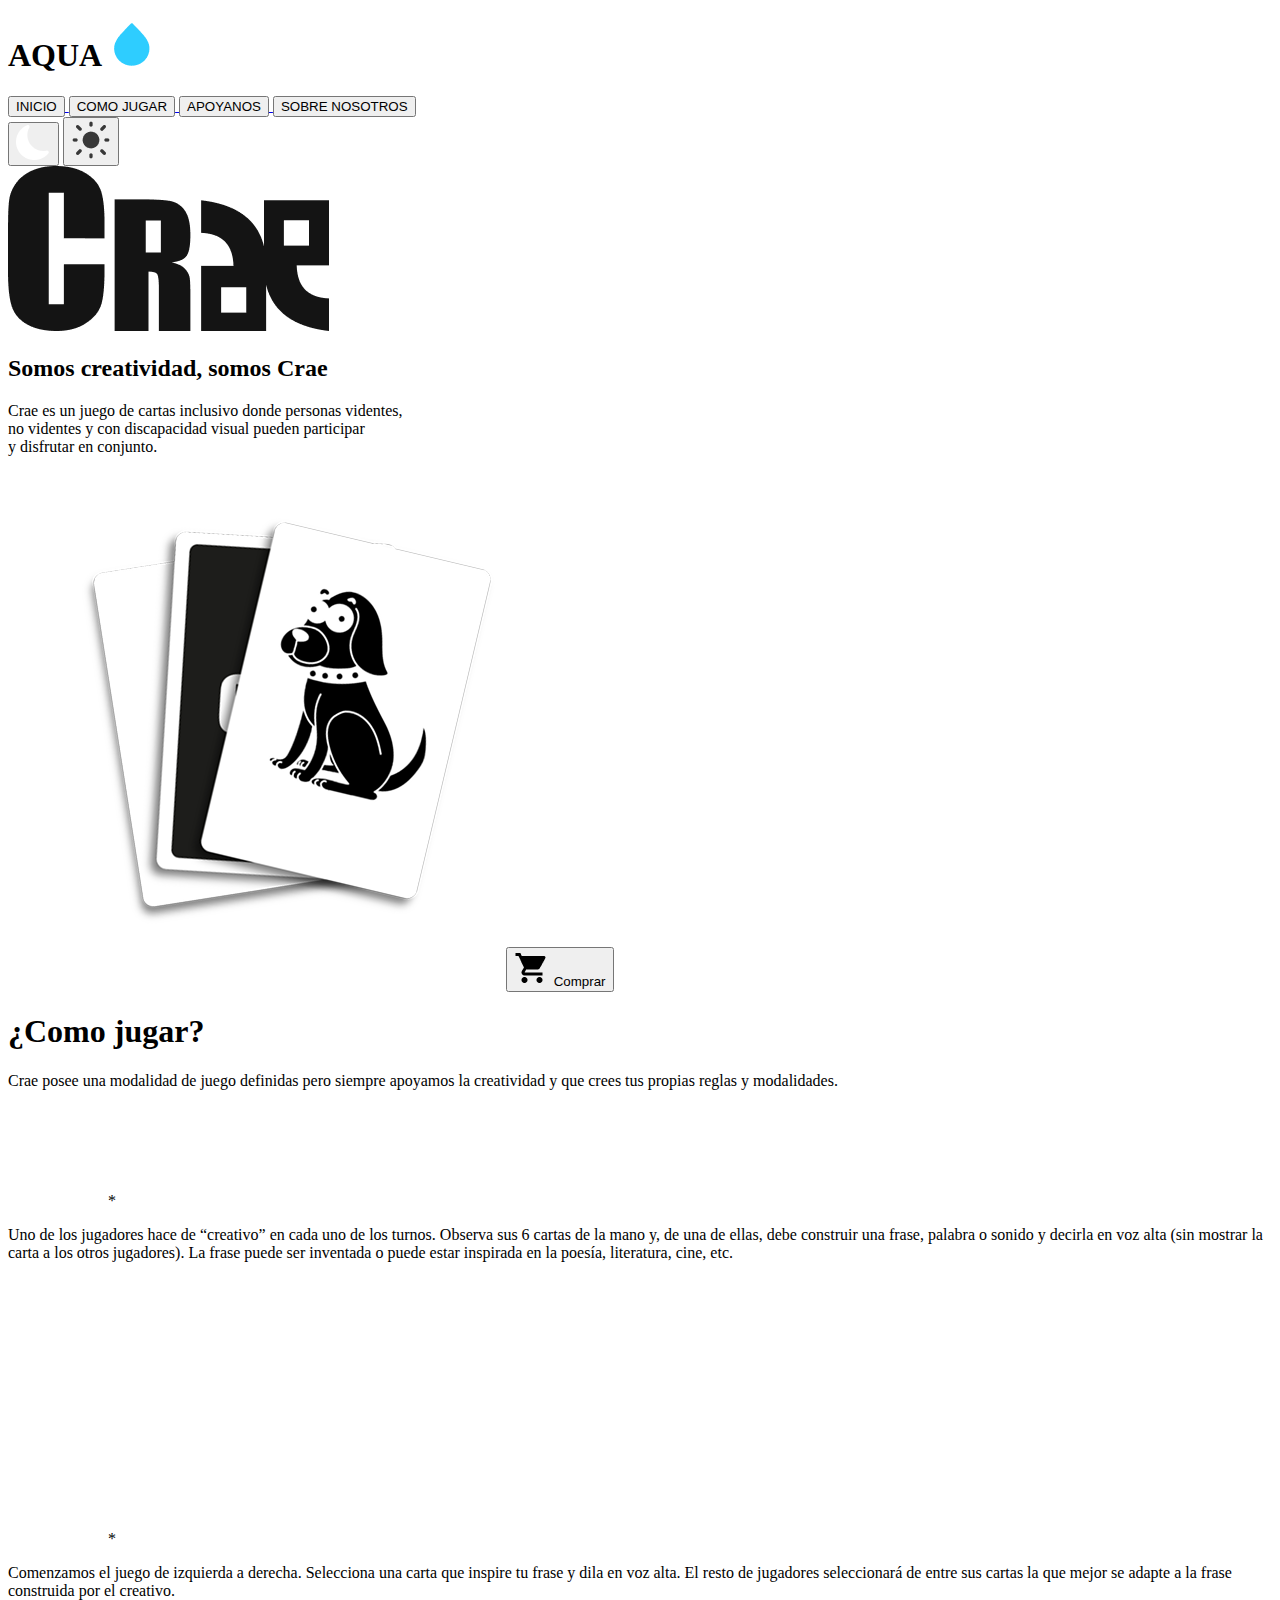
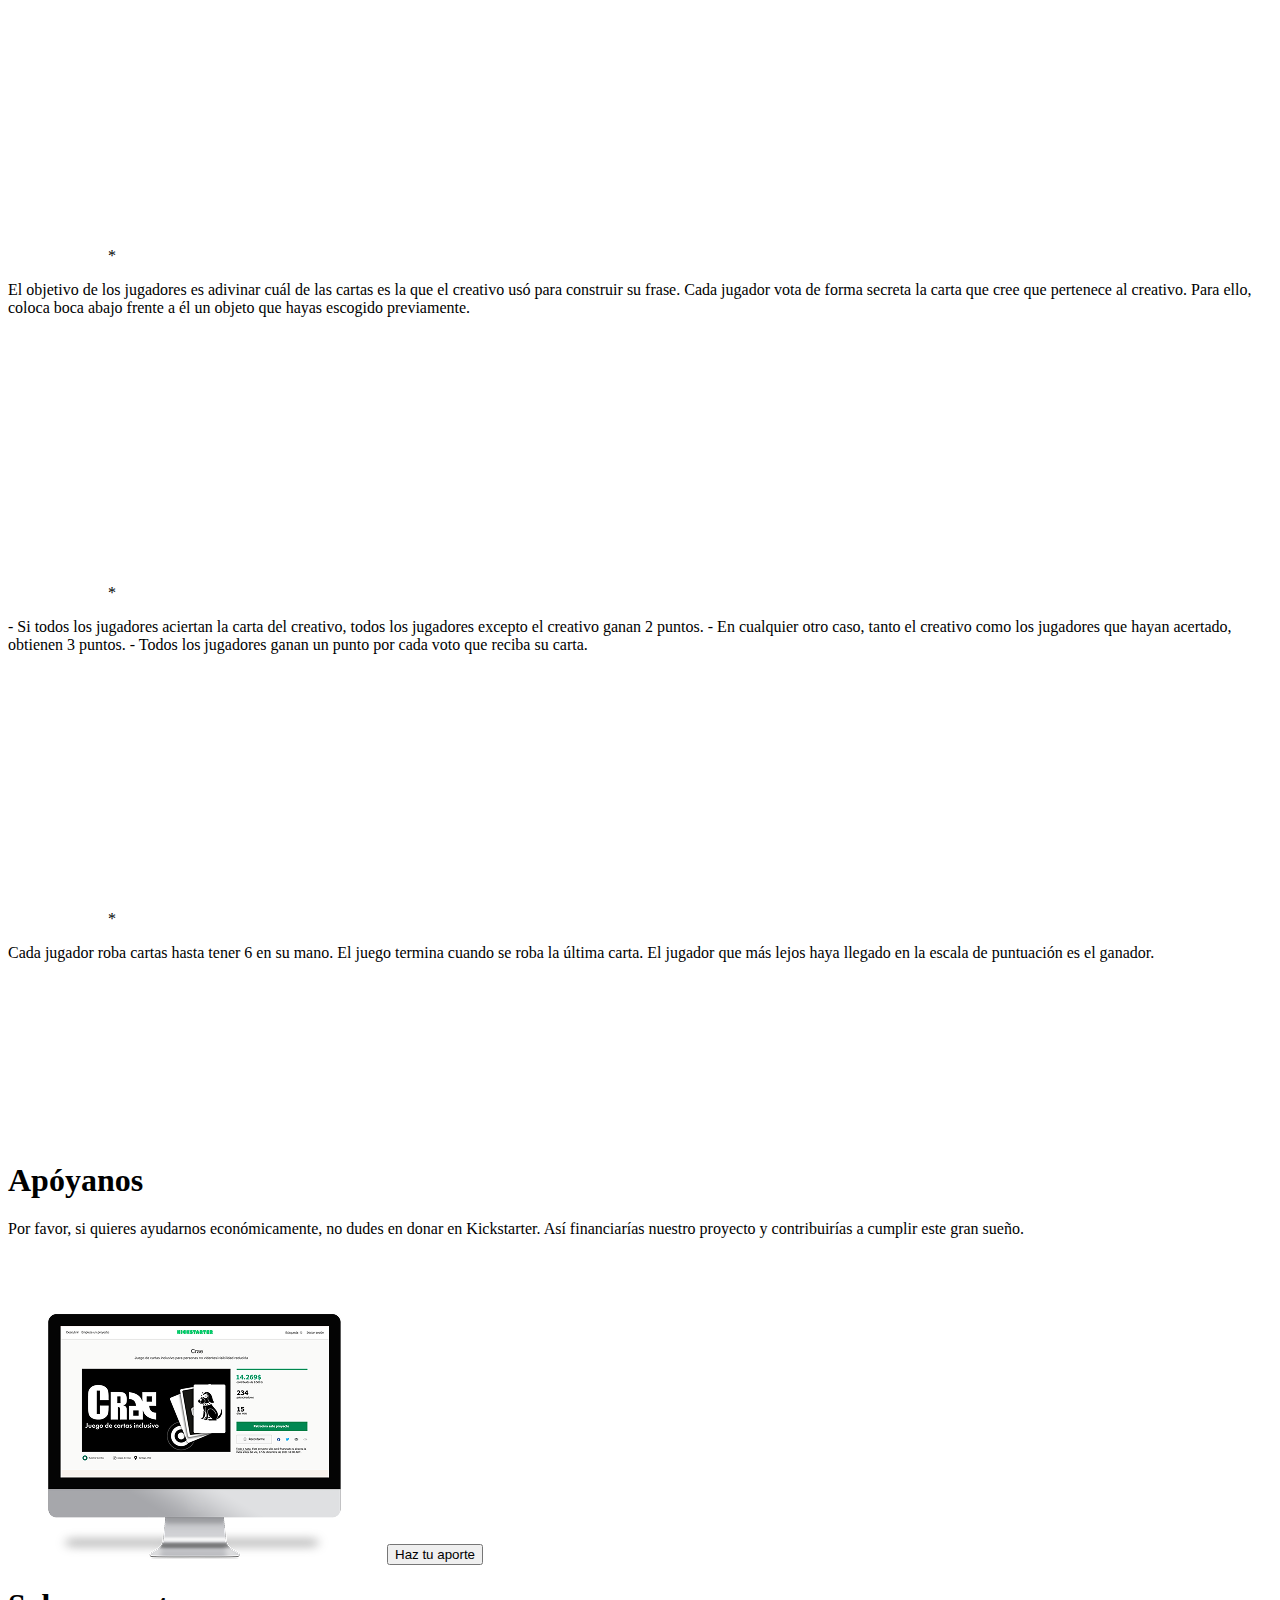
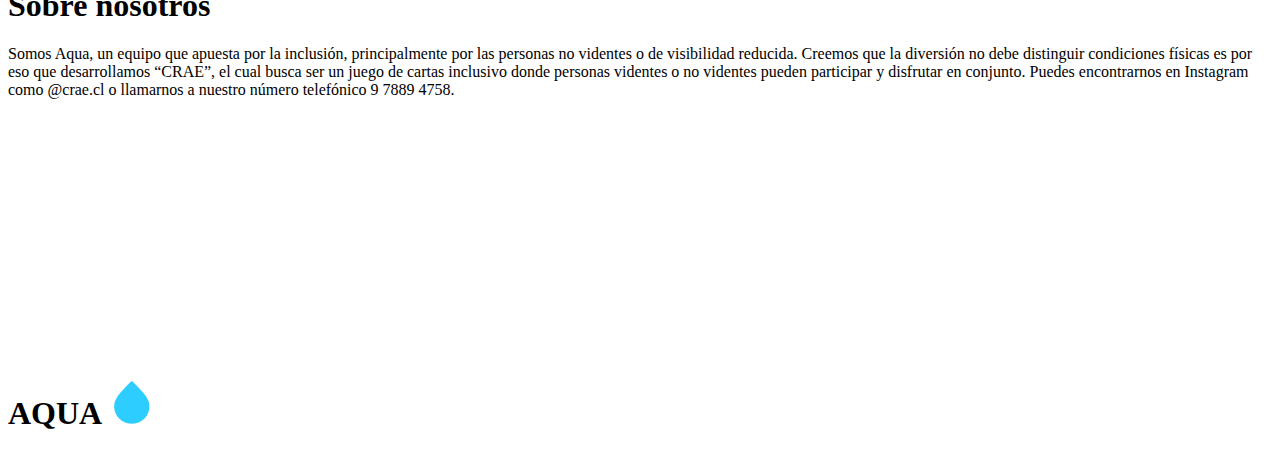
==== src/views/Inicio.html @ ee36f194 "feat: :art: sobre nosotros en proceso" ====
<!DOCTYPE html>
<html lang="en">
<head>
    <meta charset="UTF-8">
    <meta name="viewport" content="width=device-width, initial-scale=1.0">
    <link rel="stylesheet" href="../css/Inicio.css">
    <title>Document</title>
</head>
<body>
    <header>
        <div class="arriba">
            <section class="arriba-contenido">
                <h1>AQUA <img src="../storage/images/akar-icons_water.png" alt=""></h1>
                    <div class="redirections">
                        <a href="#inicio">
                            <button>
                                    INICIO
                            </button>
                        </a>
                        <a href="#como-jugar">
                            <button>
                                    COMO JUGAR
                            </button>
                        </a>
                        <a href="#apoyanos-link">
                            <button>
                                APOYANOS
                            </button>
                        </a>
                        <a href="#nosotros">
                            <button>
                                SOBRE NOSOTROS
                            </button>
                        </a>
                    </div>
                    <div class="tema">
                        <button>
                            <img src="../storage/images/bi_moon-fill.png" alt="">
                        </button>
                        <button>
                            <img src="../storage/images/akar-icons_sun-fill.png" alt="">
                        </button>
                    </div>
            </section>
        </div>
    </header>
    <section class="somos" id="inicio">
        <div class="left1">
            <img class="left-img" src="../storage/images/Capa 1.png" alt="">
            <h2>Somos creatividad, somos Crae</h2>
            <p>Crae es un juego de cartas inclusivo donde personas videntes,<br> no videntes y con discapacidad visual pueden participar <br> y disfrutar en conjunto.</p>
        </div>
        <div class="right1">
            <img class="right-img" src="../storage/images/Recurso 2 (2) 1.png" alt="">
            <button>
                   <img class="button-img" src="../storage/images/material-symbols_shopping-cart.png" alt=""> Comprar
            </button>
        </div>
    </section>
    <div class="how-to-play" id="como-jugar">
        <h1>¿Como jugar?</h1>
        <p>Crae posee una modalidad de juego definidas pero siempre apoyamos la creatividad y que crees tus propias reglas y modalidades.</p>
    </div>
    <section class="punto1">
        <div class="one">
            <img src="../storage/images/Ellipse 2.png" alt="">*
        </div>
        <div class="one-p">
            <p>Uno de los jugadores hace de “creativo” en cada uno de los turnos. Observa sus 6 cartas de la mano y, de una de ellas, debe construir una frase, palabra o sonido y decirla en voz alta (sin mostrar la carta a los otros jugadores). La frase puede ser inventada o puede estar inspirada en la poesía, literatura, cine, etc. 
            </p>
        </div>
        <div class="simbol">
            <img src="../storage/images/mdi_cards.png" alt="">
        </div>
    </section>
    <section class="punto1">
        <div class="one">
            <img src="../storage/images/Ellipse 2.png" alt="">*
        </div>
        <div class="one-p">
            <p>Comenzamos el juego de izquierda a derecha. Selecciona una carta que inspire tu frase y dila en voz alta. El resto de jugadores seleccionará de entre sus cartas la que mejor se adapte a la frase construida por el creativo.</p>
        </div>
        <div class="simbol">
            <img src="../storage/images/bx_bxs-select-multiple.png" alt="">
        </div>
    </section>
    <section class="punto1">
        <div class="one">
            <img src="../storage/images/Ellipse 2.png" alt="">*
        </div>
        <div class="one-p">
            <p>El objetivo de los jugadores es adivinar cuál de las cartas es la que el creativo usó para construir su frase. Cada jugador vota de forma secreta la carta que cree que pertenece al creativo. Para ello, coloca boca abajo frente a él un objeto que hayas escogido previamente. </p>
        </div>
        <div class="simbol">
            <img src="../storage/images/ic_round-how-to-vote.png" alt="">
        </div>
    </section>
    <section class="punto1">
        <div class="one">
            <img src="../storage/images/Ellipse 2.png" alt="">*
        </div>
        <div class="one-p">
            <p>- Si todos los jugadores aciertan la carta del creativo, todos los jugadores excepto el creativo ganan 2 puntos. 
                - En cualquier otro caso, tanto el creativo como los jugadores que hayan acertado, obtienen 3 puntos. 
                - Todos los jugadores ganan un punto por cada voto que reciba su carta. </p>
        </div>
        <div class="simbol">
            <img src="../storage/images/ic_round-checklist-rtl.png" alt="">
        </div>
    </section>
    <section class="punto1">
        <div class="one">
            <img src="../storage/images/Ellipse 2.png" alt="">*
        </div>
        <div class="one-p">
            <p>Cada jugador roba cartas hasta tener 6 en su mano. El juego termina cuando se roba la última carta. El jugador que más lejos haya llegado en la escala de puntuación es el ganador.</p>
        </div>
        <div class="simbol">
            <img src="../storage/images/mdi_summit.png" alt="">
        </div>
    </section>
    <section class="apoyanos" id="apoyanos-link">
        <div class="apoyanos-p">
            <h1>Apóyanos</h1>
            <p>Por favor, si quieres ayudarnos económicamente, no dudes en donar en Kickstarter.
                Así financiarías nuestro proyecto y contribuirías a cumplir este gran sueño.</p>
        </div>
        <div class="images-apo">
            <img src="../storage/images/OS971A1 1.png" alt="">
            <button>
                Haz tu aporte
            </button>
        </div>
    </section>
    <section class="sobre-nos" id="nosotros">
        <div class="derecha">
            <h1>Sobre nosotros</h1>
            <p>Somos Aqua, un equipo que apuesta por la inclusión, principalmente por las personas no videntes o de visibilidad reducida.
                Creemos que la diversión no debe distinguir condiciones físicas es por eso que desarrollamos “CRAE”, el cual busca ser un juego de cartas inclusivo donde personas videntes o no videntes pueden participar y disfrutar en conjunto.
                
                Puedes encontrarnos en Instagram como @crae.cl o llamarnos a nuestro número telefónico 9 7889 4758.
                </p>
        </div>
        <div class="izquierda">
            <div images-iz>
                <img src="../storage/images/blind-right.png" alt="">
                <img src="../storage/images/people+blind.png" alt="">
            </div>
            <h1>AQUA <img src="../storage/images/akar-icons_water.png" alt=""></h1>
        </div>
            
    </section>
</body>
</html>
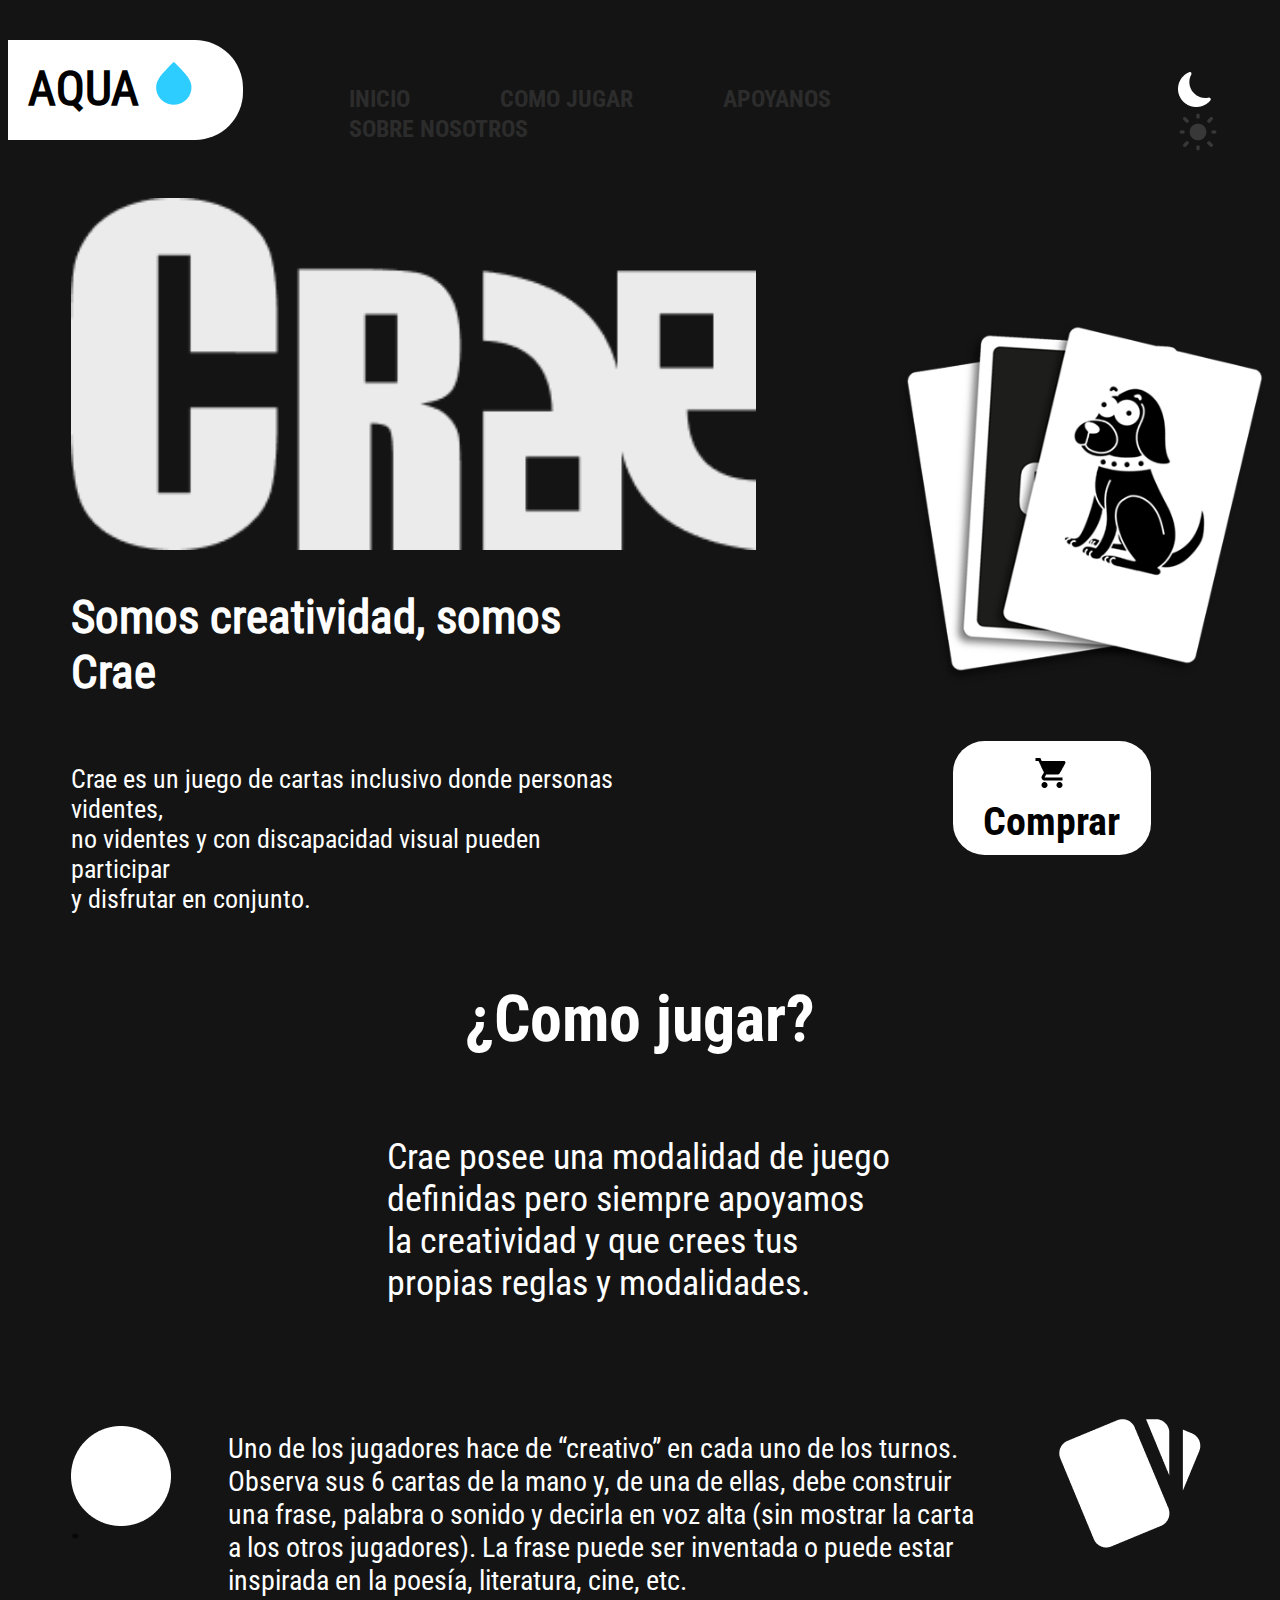
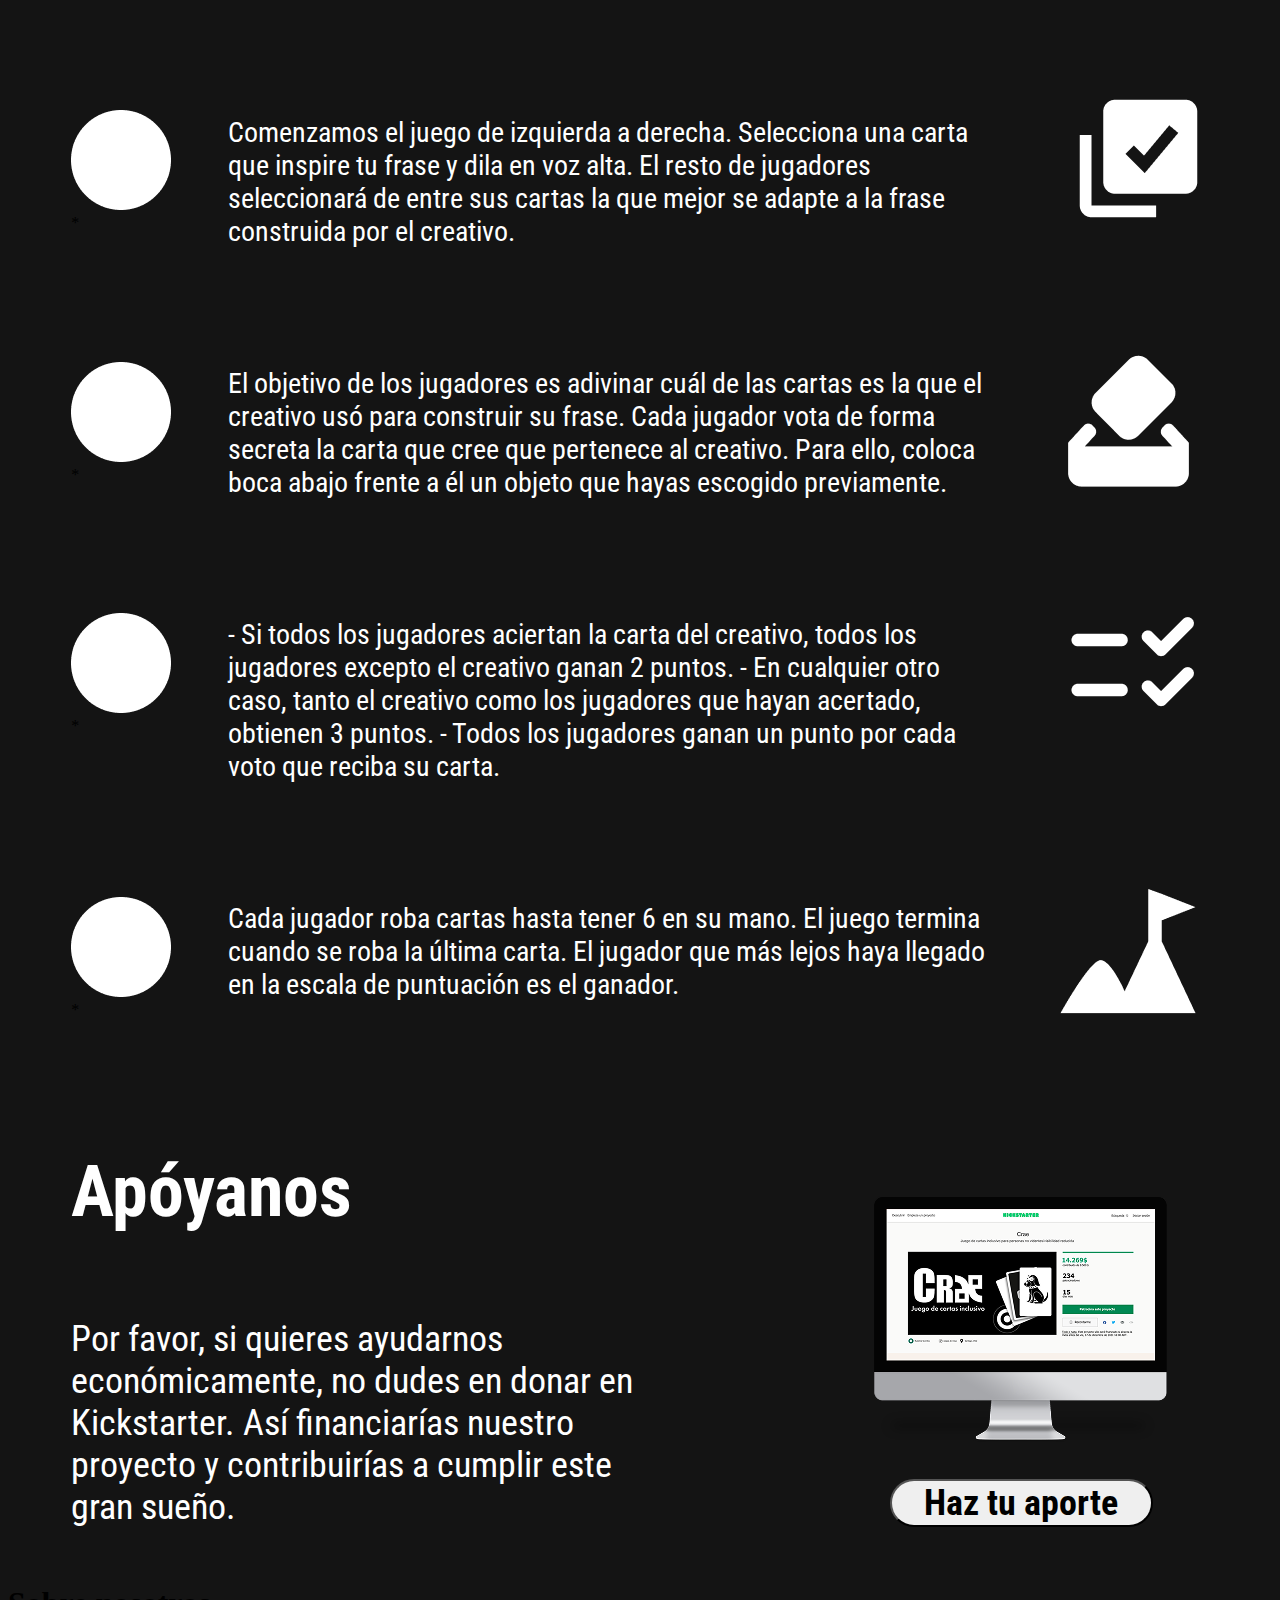
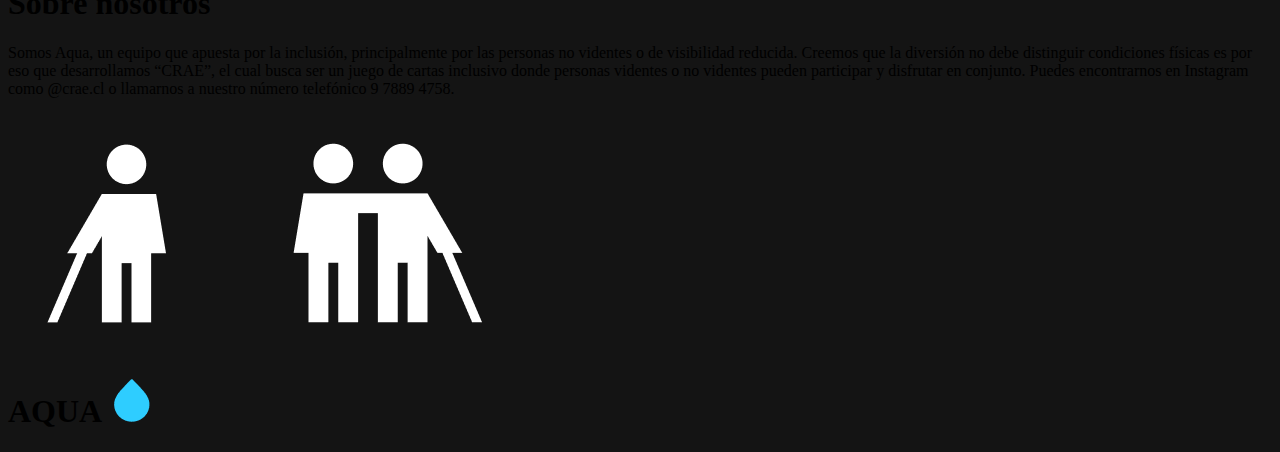
==== commit c8aab954: "feat: :art: sobre nosotros terminado" ====
--- a/src/views/Inicio.html
+++ b/src/views/Inicio.html
@@ -144,9 +144,9 @@
         <div class="izquierda">
             <div images-iz>
                 <img src="../storage/images/blind-right.png" alt="">
-                <img src="../storage/images/people+blind.png" alt="">
+                <img class="blinds" src="../storage/images/people+blind.png" alt="">
             </div>
-            <h1>AQUA <img src="../storage/images/akar-icons_water.png" alt=""></h1>
+            <h1>AQUA <img class="gotita" src="../storage/images/akar-icons_water.png" alt="">
         </div>
             
     </section>
--- a/src/css/Inicio.css
+++ b/src/css/Inicio.css
@@ -0,0 +1,185 @@
+@import url(../css/variables.css);
+body{
+    background-color: var(--color-12) ; 
+}
+.arriba-contenido{
+    display: flex;
+    flex-direction: row;
+}
+.arriba-contenido h1 {
+    font-size: 48px;
+    background-color: var(--color-14);
+    margin-left: 0%;
+    border-radius: 0px 48px 48px 0px;
+    width: 200px;
+    height: 60px;
+    font-family: "Roboto-Condensed-Regular";
+    align-items: center;
+    justify-content: center;
+    padding: 20px;
+    margin-right: 0%;
+}
+.redirections {
+    margin-top: 6%;
+    width: 60%;
+    margin-left: 5%;
+}
+.redirections button {
+    background: none;
+    border: none;
+    font-size: 24px;
+    font-family: "Roboto-Condensed-Bold";
+    margin-left: 5%;
+    margin-right: 5%;
+    color: var(--color-7);
+}
+.redirections a{
+    text-decoration: none;
+    color: inherit;
+}
+
+.redirections button:hover {
+    transform: translateY(-10px);
+    color: var(--color-14);
+}
+.tema button {
+    border: none;
+    background: none;
+}
+.tema button:hover{
+    transform: translateY(-2px);
+}
+.tema{
+    gap: 10%;
+    margin-top: 5%;
+    margin-left: 10%;
+}
+.somos{
+    display: flex;
+    flex-direction: row;
+    gap: 10%;
+    margin-top: 2%;
+}
+.left1{
+    display: flex;
+    flex-direction: column;
+    margin-left: 5%;
+    gap: 0px;
+}
+.left-img{
+    filter: invert(100%);
+    width: 120%;
+}
+.left1 h2{
+    color: var(--color-14);
+    font-size: 47px;
+    font-family: "Roboto-Condensed-Regular";
+}
+.left1 p{
+    color: var(--color-14);
+    font-size: 26px;
+    font-family: "Roboto-Condensed-Regular";
+}
+
+.right1 {
+    display: flex;
+    flex-direction: column;
+    margin-left: 5%;
+    gap: 0px;
+    justify-content: center;
+    align-items: center;
+}
+.right-img{
+    width: 100%;
+}
+
+.right1 button {
+    border: var(--color-14);
+    background: var(--color-14);
+    border-radius: 31.5px;
+    width: 45%;
+    padding: 10px;
+    font-family: "Roboto-Condensed-Bold";
+    font-size: 40px;
+    justify-content: center;
+    align-items: center;
+}
+.button-img{
+    margin-bottom: -2%;
+}
+.right1 button:hover{
+    transform: translateY(-2px);
+}
+.how-to-play{
+    display: flex;
+    justify-content: center;
+    flex-direction: column;
+    align-items: center;
+}
+.how-to-play h1{
+    font-size: 64px;
+    font-family: "Roboto-Condensed-Bold";
+    color: var(--color-14);
+}
+.how-to-play p {
+    color: var(--color-14);
+    font-family: "Roboto-Condensed-Regular";
+    font-size: 36px;
+    margin-left: 30%;
+    margin-right: 30%;
+}
+/*<img src="../storage/images/Ellipse 2.png" alt="">*/
+.punto1 {
+    display: flex;
+    flex-direction: row;
+    gap: 5%;
+    margin-top: 5%;
+    margin-left: 5%;
+    margin-right: 5%;
+}
+.punto1 p{
+    font-size: 28px;
+    color: var(--color-14);
+    font-family: "Roboto-Condensed-Regular";
+    width: 100%;
+}
+.one{
+    margin-top: 2%;
+}
+.apoyanos {
+    display: flex;
+    flex-direction: row;
+    margin-top: 5%;
+    margin-left: 5%;
+    margin-right: 5%;
+    
+}
+.apoyanos-p{
+    display: flex;
+    flex-direction: column;
+}
+
+.apoyanos-p h1{
+    font-size: 72px;
+    font-family: "Roboto-Condensed-Bold";
+    color: var(--color-14);   
+}
+.apoyanos-p p {
+    font-size: 36px;
+    font-family: "Roboto-Condensed-Regular";
+    color: var(--color-14);
+    width: 80%;
+}
+.images-apo {
+    display: flex;
+    flex-direction: column;
+    gap:    8%;
+    justify-content: center;
+    align-items: center;
+}
+.images-apo button {
+    font-size: 36px;
+    font-family: "Roboto-Condensed-Bold";
+    border-radius: 32.5px;
+    width: 70%;
+}